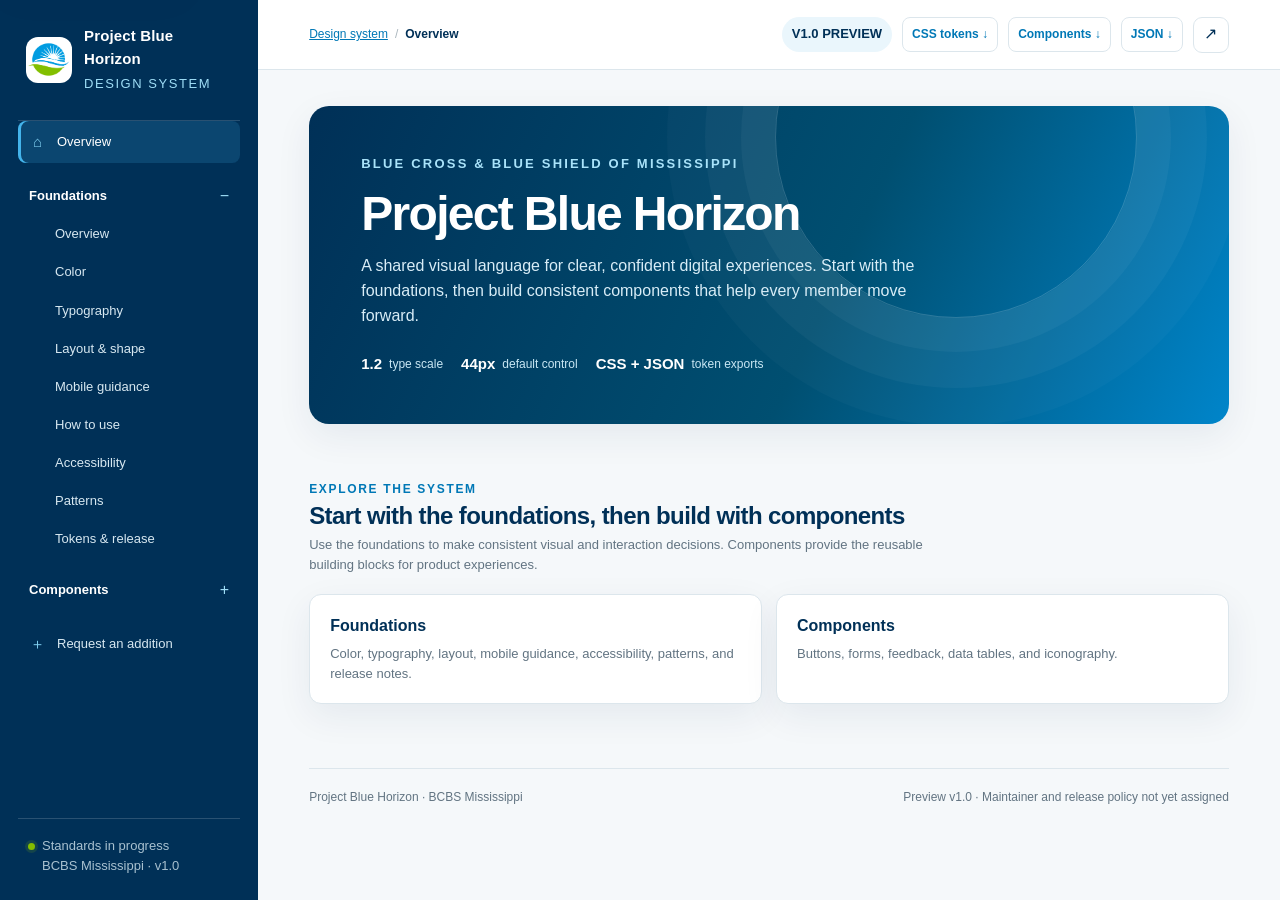
==== index.html @ b7c1a59f "Initial upload" ====
<!doctype html>
<html lang="en">
<head>
  <meta charset="utf-8">
  <meta name="viewport" content="width=device-width, initial-scale=1">
  <meta name="theme-color" content="#003057">
  <title>Blue Horizon — Overview</title>
  <link rel="stylesheet" href="tokens.css">
  <link rel="stylesheet" href="components.css">
  <link rel="stylesheet" href="site.css">
  <script src="components.js" defer></script>
  <script src="site.js" defer></script>
</head>
<body data-page="index">
<a class="skip-link" href="#main-content">Skip to main content</a>
<div class="shell">
  <aside class="sidebar" aria-label="Design system navigation">
    <div class="brand"><img src="project-horizon.png" alt="Project Blue Horizon mark"><div><strong>Project Blue Horizon</strong><small>Design system</small></div></div>
    <nav class="nav" aria-label="Primary navigation"><a href="index.html" class="active" aria-current="page"><span class="ico">⌂</span>Overview</a></nav>
    <nav class="nav" aria-label="Foundations"><details class="nav-group" open><summary>Foundations</summary><div class="nav-items"><a class="child" href="foundations.html">Overview</a><a class="child" href="foundations.html#colors">Color</a><a class="child" href="foundations.html#typography">Typography</a><a class="child" href="foundations.html#layout">Layout &amp; shape</a><a class="child" href="foundations.html#mobile">Mobile guidance</a><a class="child" href="foundations.html#usage">How to use</a><a class="child" href="foundations.html#accessibility">Accessibility</a><a class="child" href="foundations.html#patterns">Patterns</a><a class="child" href="foundations.html#tokens">Tokens &amp; release</a></div></details></nav>
    <nav class="nav" aria-label="Components"><details class="nav-group"><summary>Components</summary><div class="nav-items"><a class="child" href="components.html">Overview</a><a class="child" href="components.html#buttons">Buttons</a><a class="child" href="components.html#forms">Forms</a><a class="child" href="components.html#feedback">Feedback &amp; status</a><a class="child" href="components.html#tables">Data tables</a><a class="child" href="components.html#icons">Iconography</a></div></details></nav>
    <nav class="nav" aria-label="Contribute"><a href="foundations.html#request"><span class="ico">＋</span>Request an addition</a></nav>
    <div class="side-foot"><span class="live-dot"></span>Standards in progress<br><span style="padding-left:14px">BCBS Mississippi · v1.0</span></div>
  </aside>
  <main class="main">
    <header class="topbar"><div class="crumb"><a href="index.html">Design system</a><span style="padding:0 7px;color:#AAB6BD">/</span><b>Overview</b></div><div class="top-actions"><span class="version">V1.0 PREVIEW</span><a class="download-link" href="tokens.css" download>CSS tokens ↓</a><a class="download-link" href="components.css" download>Components ↓</a><a class="download-link" href="tokens.json" download>JSON ↓</a><button class="icon-btn" id="copyLink" aria-label="Copy page link" title="Copy page link">↗</button></div></header>
    <div class="content" id="main-content" tabindex="-1">
<section class="hero" id="overview"><div class="hero-inner"><div class="eyebrow">Blue Cross &amp; Blue Shield of Mississippi</div><h1>Project Blue Horizon</h1><p>A shared visual language for clear, confident digital experiences. Start with the foundations, then build consistent components that help every member move forward.</p><div class="hero-meta"><span><b>1.2</b> type scale</span><span><b>44px</b> default control</span><span><b>CSS + JSON</b> token exports</span></div></div></section>      <section class="section" aria-labelledby="explore-title"><div class="section-head"><div><div class="kicker">Explore the system</div><h2 id="explore-title">Start with the foundations, then build with components</h2><p class="section-desc">Use the foundations to make consistent visual and interaction decisions. Components provide the reusable building blocks for product experiences.</p></div></div>
        <div class="grid grid-2"><a class="page-card" href="foundations.html"><strong>Foundations</strong><span>Color, typography, layout, mobile guidance, accessibility, patterns, and release notes.</span></a><a class="page-card" href="components.html"><strong>Components</strong><span>Buttons, forms, feedback, data tables, and iconography.</span></a></div>
      </section>
      <footer class="footer"><span>Project Blue Horizon · BCBS Mississippi</span><span>Preview v1.0 · Maintainer and release policy not yet assigned</span></footer>
    </div>
  </main>
</div>
<div class="toast" role="status" aria-live="polite" id="toast">Copied to clipboard</div>
</body>
</html>
---- tokens.css ----
/* Project Blue Horizon design tokens.
   Keep in sync with tokens.json. Values are drawn from the supplied legacy standards. */
:root {
  color-scheme: light;
  --bh-color-navy-900: #003057;
  --bh-color-blue-800: #004F71;
  --bh-color-blue-700: #005782;
  --bh-color-blue-600: #0078B6;
  --bh-color-blue-500: #0085CA;
  --bh-color-sky-400: #44B4EB;
  --bh-color-blue-300: #8DC8E8;
  --bh-color-blue-200: #B9D3DC;
  --bh-color-orange-500: #ED8B00;
  --bh-color-orange-action: #FF9705;
  --bh-color-blue-action: #009EDC;
  --bh-color-blue-action-hover: #0078B6;
  --bh-color-green-500: #84BD00;
  --bh-color-red-600: #E4002B;
  --bh-color-teal-500: #009CA6;
  --bh-color-purple-700: #830065;
  --bh-color-pink-600: #DB0A5B;
  --bh-color-yellow-500: #F3E500;
  --bh-color-neutral-200: #DDDDDD;
  --bh-color-success-surface-legacy: #DAEBB3;
  --bh-color-warning-surface-legacy: #FBF7B3;
  --bh-color-error-surface-legacy: #FACCD5;
  --bh-color-ink-900: #212121;
  --bh-color-gray-600: #757575;
  --bh-color-white: #FFFFFF;
  --bh-color-background: #F5F8FA;
  --bh-color-surface: #FFFFFF;
  --bh-color-border: #DCE6EC;
  --bh-color-text-primary: #212121;
  --bh-color-text-secondary: #627482;
  --bh-color-action-primary: #FF9705;
  --bh-color-action-secondary: #009EDC;
  --bh-color-action-secondary-hover: #0078B6;
  --bh-color-feedback-success-text: #486C00;
  --bh-color-feedback-success-bg: #EDF6D7;
  --bh-color-feedback-warning-text: #855000;
  --bh-color-feedback-warning-bg: #FFF2D9;
  --bh-color-feedback-error-text: #A40020;
  --bh-color-feedback-error-bg: #FCE5E9;
  --bh-color-feedback-info-text: #005782;
  --bh-color-feedback-info-bg: #E3F4FC;
  --bh-font-family-base: Arial, Helvetica, sans-serif;
  --bh-font-scale-ratio: 1.2;
  --bh-font-size-xs: 0.694rem;
  --bh-font-size-sm: 0.833rem;
  --bh-font-size-md: 1rem;
  --bh-font-size-lg: 1.2rem;
  --bh-font-size-xl: 1.728rem;
  --bh-font-size-display: 2.488rem;
  --bh-line-height-body: 1.55;
  --bh-space-1: 0.25rem;
  --bh-space-2: 0.5rem;
  --bh-space-3: 0.75rem;
  --bh-space-4: 1rem;
  --bh-space-6: 1.5rem;
  --bh-space-8: 2rem;
  --bh-space-12: 3rem;
  --bh-radius-sm: 0.25rem;
  --bh-radius-control: 0.5625rem;
  --bh-radius-card: 0.75rem;
  --bh-radius-feature: 1.25rem;
  --bh-shadow-card: 0 12px 36px rgba(0, 48, 87, 0.07);
  --bh-focus-ring: 0 0 0 3px #0078B6;
  /* Short aliases used by the standalone documentation page. */
  --navy: var(--bh-color-navy-900);
  /* Use the darker action tone for small text on white (4.81:1). */
  --blue: var(--bh-color-blue-600);
  --sky: var(--bh-color-sky-400);
  --pale: #EAF6FC;
  --line: var(--bh-color-border);
  --ink: var(--bh-color-text-primary);
  --muted: var(--bh-color-text-secondary);
  --paper: var(--bh-color-surface);
  --canvas: var(--bh-color-background);
  --green: var(--bh-color-green-500);
  --orange: var(--bh-color-action-primary);
  --red: var(--bh-color-red-600);
  --teal: var(--bh-color-teal-500);
  --purple: var(--bh-color-purple-700);
  --radius: var(--bh-radius-card);
  --shadow: var(--bh-shadow-card);
  font-family: var(--bh-font-family-base);
  color: var(--bh-color-text-primary);
  font-synthesis: none;
}
---- components.css ----
/* Framework-free starter components for Project Blue Horizon.
   Load tokens.css first. Semantic HTML and accessible names remain the product's responsibility. */
.bh-button {
  min-height: 44px;
  display: inline-flex;
  align-items: center;
  justify-content: center;
  gap: 0.5rem;
  padding: 0.6875rem 1rem;
  border: 1px solid transparent;
  border-radius: var(--bh-radius-control);
  background: transparent;
  color: var(--bh-color-text-primary);
  font: 700 0.875rem/1.2 var(--bh-font-family-base);
  letter-spacing: 0.045em;
  text-align: center;
  text-decoration: none;
  text-transform: uppercase;
  cursor: pointer;
  transition: background-color 160ms ease, border-color 160ms ease, color 160ms ease;
}
.bh-button:focus-visible,
.bh-link:focus-visible,
.bh-input:focus-visible {
  outline: none;
  box-shadow: var(--bh-focus-ring);
}
.bh-button:disabled,
.bh-button[aria-disabled="true"] {
  opacity: 0.5;
  cursor: not-allowed;
}
.bh-button--primary { background: var(--bh-color-action-primary); color: var(--bh-color-ink-900); }
.bh-button--primary:hover { background: #CC7700; color: var(--bh-color-ink-900); }
.bh-button--secondary { background: var(--bh-color-action-secondary); color: var(--bh-color-ink-900); }
.bh-button--secondary:hover { background: var(--bh-color-action-secondary-hover); color: var(--bh-color-white); }
.bh-button--outline { border-color: var(--bh-color-action-secondary-hover); color: var(--bh-color-action-secondary-hover); }
.bh-button--outline:hover { background: var(--bh-color-action-secondary-hover); color: var(--bh-color-white); }
.bh-button--outline-submit { border-color: var(--bh-color-action-primary); color: var(--bh-color-ink-900); }
.bh-button--outline-submit:hover { background: var(--bh-color-action-primary); color: var(--bh-color-ink-900); }
.bh-button--quiet { color: var(--bh-color-action-secondary-hover); }
.bh-button--quiet:hover { background: #EAF6FC; }
.bh-button--flat { background: #EEEEEE; color: var(--bh-color-ink-900); }
.bh-button--flat:hover { background: #C1C1C1; color: var(--bh-color-ink-900); }
.bh-button--danger { background: var(--bh-color-red-600); color: var(--bh-color-white); }
.bh-button--danger:hover { background: #A0001E; }
.bh-button--inverse { border-color: var(--bh-color-white); color: var(--bh-color-white); }
.bh-button--inverse:hover { background: var(--bh-color-white); color: var(--bh-color-navy-900); }
.bh-button--small { min-height: 36px; padding: 0.5rem 0.8125rem; font-size: 0.75rem; }
.bh-button--large { min-height: 48px; padding: 0.875rem 1.25rem; font-size: 0.9375rem; }
.bh-button--icon { width: 44px; min-width: 44px; padding: 0.5rem; }
.bh-button--inverse:focus-visible { box-shadow: 0 0 0 3px #FFFFFF; }

.bh-link { color: var(--bh-color-action-secondary-hover); text-decoration: underline; text-underline-offset: 0.15em; }
.bh-link:hover { color: var(--bh-color-navy-900); }
.bh-link:visited, .bh-link[data-state="visited"] { color: var(--bh-color-purple-700); }
.bh-container { width: min(100% - 2rem, 75rem); margin-inline: auto; }
.bh-stack { display: flex; flex-direction: column; gap: var(--bh-space-4); }
.bh-grid { display: grid; gap: var(--bh-space-4); }
.bh-grid--2 { grid-template-columns: repeat(2, minmax(0, 1fr)); }
.bh-grid--3 { grid-template-columns: repeat(3, minmax(0, 1fr)); }
@media (max-width: 48rem) {
  .bh-grid--2, .bh-grid--3 { grid-template-columns: 1fr; }
}

.bh-field { display: grid; gap: 0.375rem; max-width: 32rem; }
.bh-label { color: var(--bh-color-text-primary); font: 700 0.875rem/1.4 var(--bh-font-family-base); }
.bh-input {
  width: 100%;
  min-height: 44px;
  border: 1px solid #AEBEC8;
  border-radius: var(--bh-radius-control);
  padding: 0.625rem 0.75rem;
  background: var(--bh-color-surface);
  color: var(--bh-color-text-primary);
  font: 400 1rem/1.4 var(--bh-font-family-base);
}
.bh-input::placeholder { color: var(--bh-color-text-secondary); }
.bh-input[aria-invalid="true"] { border-color: var(--bh-color-red-600); background: #FFF7F8; }
.bh-hint { margin: 0; color: var(--bh-color-text-secondary); font: 400 0.75rem/1.5 var(--bh-font-family-base); }
.bh-error { margin: 0; color: var(--bh-color-feedback-error-text); font: 700 0.75rem/1.5 var(--bh-font-family-base); }

.bh-alert {
  display: flex;
  align-items: flex-start;
  gap: 0.75rem;
  padding: 0.875rem 1rem;
  border-left: 4px solid currentColor;
  border-radius: var(--bh-radius-control);
  font: 400 0.875rem/1.5 var(--bh-font-family-base);
}
.bh-alert__title { display: block; margin-bottom: 0.125rem; font-weight: 700; }
.bh-alert--success { background: var(--bh-color-feedback-success-bg); color: var(--bh-color-feedback-success-text); }
.bh-alert--warning { background: var(--bh-color-feedback-warning-bg); color: var(--bh-color-feedback-warning-text); }
.bh-alert--error { background: var(--bh-color-feedback-error-bg); color: var(--bh-color-feedback-error-text); }
.bh-alert--info { background: var(--bh-color-feedback-info-bg); color: var(--bh-color-feedback-info-text); }

.bh-status {
  display: inline-flex;
  align-items: center;
  min-height: 24px;
  padding: 0.25rem 0.5rem;
  border-radius: 999px;
  font: 700 0.6875rem/1.2 var(--bh-font-family-base);
  letter-spacing: 0.04em;
  text-transform: uppercase;
}
.bh-status--success { background: var(--bh-color-feedback-success-bg); color: var(--bh-color-feedback-success-text); }
.bh-status--warning { background: var(--bh-color-feedback-warning-bg); color: var(--bh-color-feedback-warning-text); }
.bh-status--error { background: var(--bh-color-feedback-error-bg); color: var(--bh-color-feedback-error-text); }
.bh-status--info { background: var(--bh-color-feedback-info-bg); color: var(--bh-color-feedback-info-text); }

.bh-table-wrap { width: 100%; overflow-x: auto; }
.bh-table { width: 100%; border-collapse: collapse; color: var(--bh-color-text-primary); font: 400 0.875rem/1.5 var(--bh-font-family-base); }
.bh-table th { background: #004F71; color: var(--bh-color-white); font-weight: 700; text-align: left; }
.bh-table th, .bh-table td { padding: 0.625rem 0.75rem; border: 1px solid #DCE6EC; }
.bh-table tbody tr:nth-child(even) { background: #F5F8FA; }

.bh-dialog {
  width: min(32rem, calc(100vw - 2rem));
  max-height: min(80vh, 40rem);
  overflow: auto;
  border: 1px solid var(--bh-color-border);
  border-radius: var(--bh-radius-card);
  padding: 1.5rem;
  color: var(--bh-color-text-primary);
  background: var(--bh-color-surface);
  box-shadow: var(--bh-shadow-card);
}
.bh-dialog::backdrop { background: rgba(0, 25, 45, 0.64); }
.bh-dialog__header { display: flex; align-items: flex-start; justify-content: space-between; gap: 1rem; }
.bh-dialog__title { margin: 0; color: var(--bh-color-navy-900); font: 700 1.25rem/1.25 var(--bh-font-family-base); }
.bh-dialog__close { min-width: 44px; min-height: 44px; border: 1px solid var(--bh-color-border); border-radius: var(--bh-radius-control); background: #fff; color: var(--bh-color-navy-900); cursor: pointer; }
.bh-dialog__close:focus-visible { outline: none; box-shadow: var(--bh-focus-ring); }

@media (prefers-reduced-motion: reduce) {
  .bh-button { transition: none; }
}
---- site.css ----
*{box-sizing:border-box}html{scroll-behavior:smooth;scroll-padding-top:100px}body{margin:0;background:var(--canvas);font-size:16px;line-height:1.55}button,input{font:inherit}button{cursor:pointer}button:focus-visible{outline:3px solid #0078B6;outline-offset:2px}a{color:var(--blue)}a:hover{color:#004F71;background:#F3E500}a:visited{color:var(--purple)}a:focus-visible{outline:3px solid #0078B6;outline-offset:3px}.sidebar a:visited{color:#D7E8F1}.sidebar a:focus-visible{outline-color:#fff}
    .shell{min-height:100vh}.sidebar{position:fixed;inset:0 auto 0 0;width:258px;background:var(--navy);color:#fff;padding:24px 18px;display:flex;flex-direction:column;z-index:5;overflow-y:auto;overscroll-behavior:contain;scrollbar-color:#53778C #003057;scrollbar-width:thin}.brand{display:flex;align-items:center;gap:12px;padding:0 8px 25px;border-bottom:1px solid rgba(255,255,255,.16)}.brand img{width:46px;height:46px;object-fit:contain;background:#fff;border-radius:12px}.brand strong{display:block;font-size:15px;letter-spacing:.01em}.brand small{color:#9EDDF6;font-size:13px;letter-spacing:.12em;text-transform:uppercase}.side-label{margin:24px 10px 9px;color:#91B5CB;font-size:12px;font-weight:700;letter-spacing:.15em;text-transform:uppercase}.nav{display:grid;gap:4px}.nav a{color:#D7E8F1;text-decoration:none;padding:9px 11px;border-radius:8px;font-size:13px;display:flex;align-items:center;gap:11px;transition:.18s}.nav a:hover,.nav a.active{background:rgba(68,180,235,.17);color:#fff}.nav a.active{box-shadow:inset 3px 0 var(--sky)}.nav .ico{width:17px;text-align:center;color:#80CFF0;font-size:15px}.side-foot{margin-top:auto;border-top:1px solid rgba(255,255,255,.16);padding:17px 10px 0;color:#A8C1D0;font-size:13px}.live-dot{display:inline-block;width:7px;height:7px;border-radius:50%;background:#84BD00;margin-right:7px;box-shadow:0 0 0 3px rgba(132,189,0,.15)}
    .main{margin-left:258px}.topbar{height:70px;position:sticky;top:0;z-index:4;background:rgba(255,255,255,.94);backdrop-filter:blur(12px);border-bottom:1px solid var(--line);display:flex;align-items:center;justify-content:space-between;padding:0 clamp(24px,4vw,64px)}.crumb{font-size:12px;color:var(--muted)}.crumb b{color:var(--navy)}.top-actions{display:flex;align-items:center;gap:10px}.version{font-size:13px;font-weight:700;color:var(--navy);background:#EAF6FC;padding:7px 10px;border-radius:99px}.icon-btn{width:36px;height:36px;border:1px solid var(--line);border-radius:9px;background:#fff;color:var(--navy);font-size:16px}
    .content{max-width:1240px;padding:36px clamp(24px,4vw,64px) 80px;margin:auto}.hero{position:relative;overflow:hidden;border-radius:20px;background:linear-gradient(115deg,#003057 0%,#004F71 57%,#0085CA 100%);color:white;padding:48px 52px;box-shadow:var(--shadow);min-height:260px;display:flex;align-items:center}.hero:after{content:"";position:absolute;width:360px;height:360px;border:1px solid rgba(255,255,255,.18);border-radius:50%;right:10%;top:-150px;box-shadow:0 0 0 34px rgba(255,255,255,.04),0 0 0 70px rgba(255,255,255,.035),0 0 0 108px rgba(255,255,255,.025)}.hero-inner{position:relative;z-index:1;max-width:650px}.eyebrow{font-size:13px;letter-spacing:.17em;text-transform:uppercase;font-weight:700;color:#A9E3FA}.hero h1{font-size:clamp(32px,4vw,48px);line-height:1.08;letter-spacing:-.035em;margin:14px 0}.hero p{color:#D8EDF7;max-width:570px;margin:0;font-size:16px}.hero-meta{display:flex;gap:18px;align-items:center;margin-top:24px;font-size:12px;color:#C8E7F4}.hero-meta span{display:flex;align-items:center;gap:7px}.hero-meta b{font-size:15px;color:#fff}
    .section{padding-top:56px}.section-head{display:flex;align-items:flex-end;justify-content:space-between;margin-bottom:19px;gap:16px}.section-head h2{font-size:24px;line-height:1.2;letter-spacing:-.025em;color:var(--navy);margin:4px 0}.kicker{font-size:12px;color:var(--blue);font-weight:700;letter-spacing:.14em;text-transform:uppercase}.section-desc{color:var(--muted);margin:0;max-width:620px;font-size:13px}.panel{background:var(--paper);border:1px solid var(--line);border-radius:var(--radius);box-shadow:var(--shadow)}.panel-head{padding:18px 20px 13px;display:flex;align-items:flex-start;justify-content:space-between;gap:12px}.panel-head h3{font-size:14px;color:var(--navy);margin:0 0 3px}.panel-head p{font-size:13px;color:var(--muted);margin:0}.tiny-label{font-size:12px;color:var(--muted);text-transform:uppercase;letter-spacing:.1em;font-weight:700}
    .grid{display:grid;gap:14px}.grid-2{grid-template-columns:repeat(2,minmax(0,1fr))}.grid-3{grid-template-columns:repeat(3,minmax(0,1fr))}.grid-4{grid-template-columns:repeat(4,minmax(0,1fr))}.swatches{display:grid;grid-template-columns:repeat(5,minmax(0,1fr));gap:11px;padding:0 20px 20px}.swatch{border:1px solid var(--line);border-radius:9px;overflow:hidden;background:#fff}.swatch-color{height:72px;position:relative}.swatch-copy{position:absolute;right:7px;top:7px;border:0;border-radius:6px;background:rgba(255,255,255,.88);color:#233746;padding:3px 7px;font-size:12px;opacity:0;transition:.15s}.swatch:hover .swatch-copy,.swatch-copy:focus{opacity:1}.swatch-info{padding:9px 10px}.swatch-info strong{font-size:13px;display:block}.swatch-info code{font-family:Consolas,monospace;color:var(--muted);font-size:12px}.color-group{padding-bottom:12px}.color-group+.color-group{border-top:1px solid var(--line)}.group-title{padding:13px 20px 8px;font-size:12px;font-weight:700;letter-spacing:.12em;text-transform:uppercase;color:var(--muted)}
    .type-specimen{padding:5px 22px 21px}.type-row{display:grid;grid-template-columns:90px 1fr;gap:18px;align-items:baseline;padding:12px 0;border-bottom:1px solid #EEF2F4}.type-row:last-child{border:0}.type-meta{font-size:12px;color:var(--muted);font-family:Consolas,monospace}.t-h1{font-size:39.81px;line-height:1.15;letter-spacing:-.04em;color:var(--navy);font-weight:700}.t-h2{font-size:27.65px;line-height:1.2;color:var(--navy);font-weight:700}.t-h3{font-size:19.2px;color:var(--navy);font-weight:700}.t-body{font-size:16px}.t-small{font-size:13.33px;color:var(--muted)}.type-note{padding:16px 19px;background:#F4FAFD;border-top:1px solid var(--line);font-size:13px;color:var(--muted)}
    .button-stage{padding:19px 20px 23px;display:flex;gap:12px;align-items:center;flex-wrap:wrap;min-height:88px}.btn{border:1px solid transparent;border-radius:9px;padding:11px 16px;min-height:44px;font-size:14px;letter-spacing:.045em;font-weight:700;text-transform:uppercase;transition:.16s;line-height:1.2}.btn:focus-visible,.icon-btn:focus-visible,input:focus-visible{outline:3px solid #0078B6;outline-offset:2px}.btn-primary{background:var(--bh-color-action-primary);color:#212121}.btn-primary:hover{background:#CC7700;color:#212121;transform:translateY(-1px)}.btn-blue{background:var(--bh-color-blue-action);color:#212121}.btn-blue:hover{background:#0078B6;color:#fff}.btn-outline{background:#fff;border-color:#0078B6;color:#0078B6}.btn-outline:hover{background:#0078B6;color:#fff}.btn-outline-submit{background:#fff;border-color:#FF9705;color:#212121}.btn-outline-submit:hover{background:#FF9705}.btn-quiet{background:#EEEEEE;color:#212121}.btn-quiet:hover{background:#C1C1C1;color:#212121}.btn-danger{background:var(--red);color:#fff}.btn-danger:hover{background:#A0001E}.btn:disabled{opacity:.45;cursor:not-allowed;transform:none}.example-caption{padding:0 20px 16px;color:var(--muted);font-size:13px}.code-chip{background:#F3F6F8;border:1px solid #E5EBEF;border-radius:5px;padding:3px 6px;font-family:Consolas,monospace;font-size:12px;color:#50616C}
    .form-demo{padding:4px 20px 20px}.field-label{display:block;font-size:13px;font-weight:700;color:#334854;margin:11px 0 6px}.input-wrap{position:relative}.text-input{display:block;width:100%;height:42px;border:1px solid #AEBEC8;border-radius:8px;padding:0 12px;background:#fff;color:var(--ink);font-size:13px}.text-input::placeholder{color:var(--muted)}.field-hint{font-size:12px;color:var(--muted);margin:5px 0 0}.password-toggle{position:absolute;right:8px;top:7px;border:0;background:transparent;color:var(--blue);font-size:12px;font-weight:700;padding:6px}.check-row{display:flex;align-items:center;gap:9px;font-size:12px;margin-top:14px}.check-row input{accent-color:var(--blue);width:15px;height:15px}.state-row{display:grid;grid-template-columns:12px 1fr auto;align-items:center;gap:10px;padding:12px 16px;border-top:1px solid #EFF2F4;font-size:13px}.state-dot{width:9px;height:9px;border-radius:50%}.badge{font-size:13px;padding:4px 7px;border-radius:99px;font-weight:700}.success{color:#486C00;background:#EDF6D7}.warning{color:#855000;background:#FFF2D9}.error{color:#A40020;background:#FCE5E9}.info{color:#005782;background:#E3F4FC}
    .alert{margin:0 20px 13px;padding:13px 15px;border-radius:9px;border-left:4px solid;display:flex;gap:11px;align-items:flex-start;font-size:13px}.alert:last-child{margin-bottom:20px}.alert strong{display:block;font-size:12px;margin-bottom:2px}.alert p{margin:0}.alert-success{background:#F5F9EA;border-color:var(--green);color:#354E00}.alert-warning{background:#FFFAE5;border-color:#D6B900;color:#625600}.alert-error{background:#FFF0F2;border-color:var(--red);color:#821329}.alert-info{background:#EFF9FD;border-color:var(--blue);color:#004F71}.alert-icon{font-size:15px;font-weight:700}
    .table-wrap{overflow:auto;padding:0 20px 18px}.data-table{width:100%;border-collapse:collapse;font-size:13px;white-space:nowrap}.data-table th{text-align:left;background:#F3F7F9;color:#536772;font-size:13px;text-transform:uppercase;letter-spacing:.08em;padding:11px 12px}.data-table td{padding:12px;border-bottom:1px solid #E9EFF2}.data-table tr:last-child td{border-bottom:0}.data-table .provider{font-weight:700;color:var(--navy)}.icon-grid{display:grid;grid-template-columns:repeat(6,1fr);padding:0 14px 18px;gap:8px}.icon-tile{min-height:76px;border:1px solid #E7EEF2;border-radius:8px;display:grid;place-items:center;align-content:center;gap:6px;color:var(--navy);background:#fff}.icon-tile:hover{background:#F1FAFE;border-color:#B5E5F7}.icon-tile span:first-child{font-size:20px}.icon-tile small{font-size:13px;color:var(--muted)}
    .space-scale{display:flex;align-items:flex-end;gap:15px;padding:22px 20px}.space-item{text-align:center;flex:1}.space-bar{margin:0 auto 8px;background:linear-gradient(180deg,#44B4EB,#0085CA);border-radius:5px 5px 2px 2px;max-width:100%}.space-item code{font-family:Consolas,monospace;font-size:13px;color:var(--muted)}.radius-stage{display:flex;gap:15px;align-items:center;padding:22px 20px}.radius-sample{width:76px;height:58px;background:#EAF6FC;border:1px solid #A8D8EC;display:grid;place-items:center;color:var(--navy);font-size:12px}.radius-info{font-size:13px;color:var(--muted)}
    .footer{border-top:1px solid var(--line);margin-top:64px;padding-top:19px;display:flex;justify-content:space-between;gap:12px;color:var(--muted);font-size:12px}.toast{position:fixed;bottom:22px;right:25px;background:var(--navy);color:white;padding:11px 16px;border-radius:9px;font-size:12px;box-shadow:0 10px 30px #00305733;transform:translateY(80px);opacity:0;transition:.25s;z-index:10}.toast.show{transform:translateY(0);opacity:1}.mobile-menu{display:none}
    .skip-link{position:fixed;top:8px;left:8px;z-index:20;transform:translateY(-160%);background:#fff;color:var(--navy);padding:10px 14px;border-radius:7px;box-shadow:var(--shadow)}.skip-link:focus{transform:translateY(0)}
    .download-link{font-size:12px;font-weight:700;text-decoration:none;color:var(--blue);border:1px solid var(--line);border-radius:8px;padding:7px 9px;background:#fff;white-space:nowrap}.download-link:hover{background:var(--pale)}
    .guide-grid{display:grid;grid-template-columns:repeat(3,minmax(0,1fr));gap:14px}.guide-card{padding:18px}.guide-number{font-size:12px;color:var(--blue);font-weight:700;letter-spacing:.12em}.guide-card h3{font-size:14px;color:var(--navy);margin:7px 0}.guide-card p{font-size:13px;color:var(--muted);margin:0}.note{padding:14px 16px;border-radius:9px;font-size:13px;line-height:1.55}.note strong{display:block;margin-bottom:4px}.note-warning{background:#FFFAE5;border:1px solid #F0DF9B;color:#624D00}.note-info{background:#EFF9FD;border:1px solid #BDE4F3;color:#004F71}.note-success{background:#F5F9EA;border:1px solid #D4E7A4;color:#354E00}.section-inset{padding:0 20px 20px}.token-actions{display:flex;gap:9px;flex-wrap:wrap;padding:0 20px 18px}.contrast-table{width:100%;border-collapse:collapse;font-size:13px}.contrast-table th,.contrast-table td{text-align:left;padding:10px 12px;border-bottom:1px solid #E9EFF2}.contrast-table th{background:#F3F7F9;color:#536772;text-transform:uppercase;font-size:13px;letter-spacing:.08em}.contrast-table tr:last-child td{border-bottom:0}.pass{font-weight:700;color:#486C00}.contrast-key{font-size:12px;color:var(--muted);padding:10px 20px 17px}.mini-specs{display:flex;gap:8px;align-items:center;flex-wrap:wrap;padding:0 20px 16px}.spec-pill{font:11px Consolas,monospace;color:#50616C;background:#F3F6F8;border:1px solid #E5EBEF;border-radius:5px;padding:5px 7px}.code-block{margin:0 20px 18px;padding:14px;background:#102A3A;color:#E5F5FC;border-radius:9px;overflow:auto;font:12px/1.65 Consolas,monospace;white-space:pre}.do-dont{display:grid;grid-template-columns:1fr 1fr;gap:12px;padding:0 20px 18px}.do-dont>div{border-radius:9px;padding:13px;font-size:13px}.do{background:#F5F9EA;color:#354E00}.dont{background:#FFF0F2;color:#821329}.do-dont strong{display:block;margin-bottom:5px}.pattern-step{display:flex;gap:12px;padding:12px 0;border-bottom:1px solid #EEF2F4;font-size:13px}.pattern-step:last-child{border-bottom:0}.step-count{display:grid;place-items:center;flex:0 0 23px;height:23px;border-radius:50%;background:#EAF6FC;color:var(--navy);font-size:12px;font-weight:700}.release-list{list-style:none;margin:0;padding:0 20px 18px}.release-list li{padding:10px 0;border-bottom:1px solid #EEF2F4;font-size:13px;color:#435761;display:flex;gap:9px}.release-list li:last-child{border:0}.release-list b{color:var(--navy)}.release-list .badge{align-self:flex-start}
    .btn-sm{min-height:36px;padding:8px 13px;font-size:12px}.btn-lg{min-height:48px;padding:14px 20px;font-size:15px}.inverse-stage{background:var(--navy);border-radius:9px;padding:16px 20px;display:flex;gap:10px;align-items:center}.btn-inverse{background:transparent;border-color:#fff;color:#fff}.btn-inverse:hover{background:#fff;color:var(--navy)}.btn-inverse:focus-visible{outline-color:#fff}.error-field{border-color:#E4002B;background:#FFF7F8}.error-message{color:#A40020;font-size:12px;margin:5px 0 0}.helper-list{margin:10px 0 0;padding-left:18px;color:var(--muted);font-size:12px}.helper-list li{margin:3px 0}.helper-list[hidden]{display:none}.button-stage .btn-icon{min-width:44px;min-height:44px;padding:10px;font-size:17px;letter-spacing:0}
    @media(max-width:1050px){.sidebar{width:220px}.main{margin-left:220px}.swatches{grid-template-columns:repeat(4,minmax(0,1fr))}.grid-4{grid-template-columns:repeat(2,minmax(0,1fr))}.content{padding-left:28px;padding-right:28px}.guide-grid{grid-template-columns:repeat(2,minmax(0,1fr))}.top-actions .download-link:nth-of-type(2),.top-actions .download-link:nth-of-type(3){display:none}}
    @media(max-width:760px){.sidebar{position:sticky;top:0;width:auto;height:auto;padding:11px 16px;display:block}.brand{border:0;padding:0}.brand img{width:38px;height:38px}.brand strong{font-size:13px}.brand small{font-size:13px}.side-label,.side-foot{display:none}.nav{display:block;overflow:visible;margin:6px 0 0}.nav-group summary{padding:6px 9px}.nav-items{display:flex;overflow-x:auto;gap:3px;padding-bottom:3px}.nav-items a{font-size:13px;padding:7px 9px;white-space:nowrap}.nav .ico{display:none}.main{margin:0}.topbar{height:54px;padding:0 18px}.content{padding:24px 16px 56px}.hero{padding:32px 24px;min-height:235px}.hero:after{right:-120px}.hero h1{font-size:34px}.section{padding-top:42px}.grid-2,.grid-3{grid-template-columns:1fr}.swatches{grid-template-columns:repeat(3,minmax(0,1fr));padding:0 13px 14px;gap:8px}.panel-head{padding:15px 14px 11px}.type-specimen{padding:4px 14px 14px}.type-row{grid-template-columns:62px 1fr;gap:8px}.t-h1{font-size:28px}.icon-grid{grid-template-columns:repeat(3,1fr)}.button-stage,.form-demo{padding-left:14px;padding-right:14px}.section-head{align-items:flex-start;flex-direction:column}.footer{flex-direction:column}.guide-grid{grid-template-columns:1fr}.top-actions .download-link{display:none}.do-dont{grid-template-columns:1fr}.contrast-wrap{overflow:auto}}
    @media(max-width:400px){.swatches{grid-template-columns:repeat(2,minmax(0,1fr))}.version{display:none}.hero h1{font-size:30px}.hero-meta{gap:10px;font-size:12px}.hero-meta b{font-size:13px}}
    @media(prefers-reduced-motion:reduce){html{scroll-behavior:auto}*,*::before,*::after{transition-duration:.01ms!important;animation-duration:.01ms!important;animation-iteration-count:1!important}}
  
    .nav a.child{margin-left:14px;padding-top:7px;padding-bottom:7px;font-size:13px}
    .nav a.nav-primary{color:#fff;font-weight:700;font-size:14px}
    .sidebar > .nav + .nav{margin-top:12px}
    .nav-group{min-width:0}
    .nav-group summary{list-style:none;cursor:pointer;color:#fff;font-size:13px;font-weight:700;padding:9px 11px;border-radius:8px;display:flex;align-items:center;justify-content:space-between}
    .nav-group summary::-webkit-details-marker{display:none}
    .nav-group summary::after{content:"+";color:#9EDDF6;font-size:16px;font-weight:400}
    .nav-group[open] summary::after{content:"−"}
    .nav-group summary:hover,.nav-group summary:focus-visible{background:rgba(68,180,235,.17);outline:2px solid #fff;outline-offset:1px}
    .nav-items{display:grid;gap:4px}
    .nav-items a{color:#D7E8F1;text-decoration:none;padding:8px 11px 8px 23px;border-radius:8px;font-size:13px;display:flex;align-items:center;transition:.18s}
    .nav-items a:hover,.nav-items a.active{background:rgba(68,180,235,.17);color:#fff}
    .nav-items a.active{box-shadow:inset 3px 0 var(--sky)}
    .page-card{display:block;padding:19px 20px;text-decoration:none;background:#fff;border:1px solid var(--line);border-radius:var(--radius);box-shadow:var(--shadow);color:var(--navy)}
    .page-card:hover{border-color:#80CFF0;background:#F4FAFD}
    .page-card strong{display:block;color:var(--navy);font-size:16px;margin-bottom:5px}
    .page-card span{display:block;color:var(--muted);font-size:13px}






.request-form{padding:0 20px 20px}
.request-grid{display:grid;grid-template-columns:repeat(2,minmax(0,1fr));gap:4px 16px}
.request-wide{grid-column:1/-1}
.request-input{height:44px;font-size:14px}
.request-textarea{display:block;width:100%;border:1px solid #AEBEC8;border-radius:8px;padding:10px 12px;background:#fff;color:var(--ink);font:14px/1.5 Arial,sans-serif;resize:vertical}
.request-textarea:focus-visible,.request-input:focus-visible{outline:3px solid #0078B6;outline-offset:2px}
.request-form .btn{margin-top:14px}
.request-privacy{margin:12px 0 0}
.request-result{padding:0 20px 20px}
.request-result[hidden]{display:none}
.request-preview{font-family:Consolas,monospace;font-size:13px;background:#F7FAFC}
.request-actions{padding:14px 0 4px;min-height:0}
@media(max-width:760px){.request-grid{grid-template-columns:1fr}.request-wide{grid-column:auto}.request-form{padding-left:14px;padding-right:14px}.request-result{padding-left:14px;padding-right:14px}}
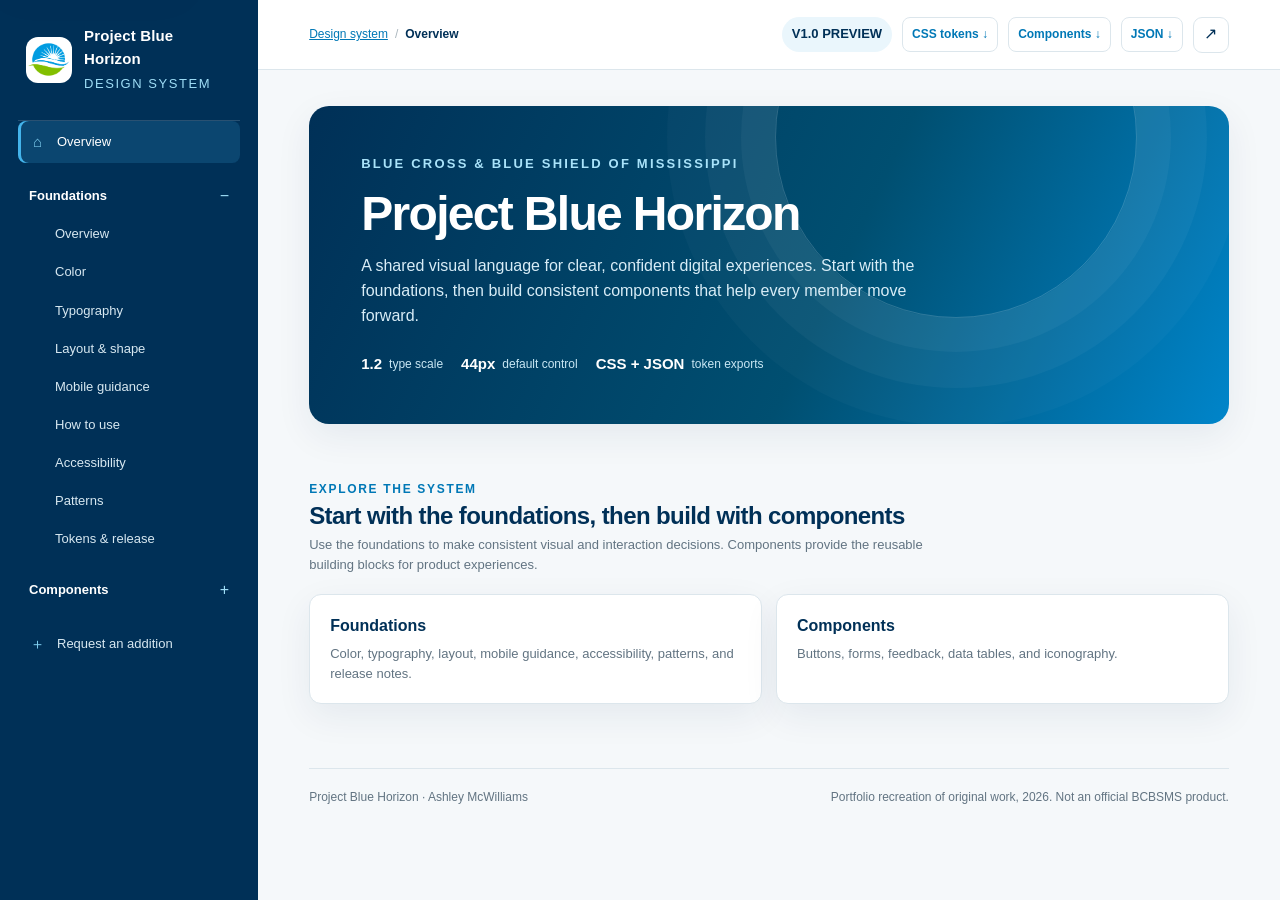
==== commit 98315678: "Update index.html Clarifying about recreation" ====
--- a/index.html
+++ b/index.html
@@ -1,39 +1,39 @@
-<!doctype html>
-<html lang="en">
-<head>
-  <meta charset="utf-8">
-  <meta name="viewport" content="width=device-width, initial-scale=1">
-  <meta name="theme-color" content="#003057">
-  <title>Blue Horizon — Overview</title>
-  <link rel="stylesheet" href="tokens.css">
-  <link rel="stylesheet" href="components.css">
-  <link rel="stylesheet" href="site.css">
-  <script src="components.js" defer></script>
-  <script src="site.js" defer></script>
-</head>
-<body data-page="index">
-<a class="skip-link" href="#main-content">Skip to main content</a>
-<div class="shell">
-  <aside class="sidebar" aria-label="Design system navigation">
-    <div class="brand"><img src="project-horizon.png" alt="Project Blue Horizon mark"><div><strong>Project Blue Horizon</strong><small>Design system</small></div></div>
-    <nav class="nav" aria-label="Primary navigation"><a href="index.html" class="active" aria-current="page"><span class="ico">⌂</span>Overview</a></nav>
-    <nav class="nav" aria-label="Foundations"><details class="nav-group" open><summary>Foundations</summary><div class="nav-items"><a class="child" href="foundations.html">Overview</a><a class="child" href="foundations.html#colors">Color</a><a class="child" href="foundations.html#typography">Typography</a><a class="child" href="foundations.html#layout">Layout &amp; shape</a><a class="child" href="foundations.html#mobile">Mobile guidance</a><a class="child" href="foundations.html#usage">How to use</a><a class="child" href="foundations.html#accessibility">Accessibility</a><a class="child" href="foundations.html#patterns">Patterns</a><a class="child" href="foundations.html#tokens">Tokens &amp; release</a></div></details></nav>
-    <nav class="nav" aria-label="Components"><details class="nav-group"><summary>Components</summary><div class="nav-items"><a class="child" href="components.html">Overview</a><a class="child" href="components.html#buttons">Buttons</a><a class="child" href="components.html#forms">Forms</a><a class="child" href="components.html#feedback">Feedback &amp; status</a><a class="child" href="components.html#tables">Data tables</a><a class="child" href="components.html#icons">Iconography</a></div></details></nav>
-    <nav class="nav" aria-label="Contribute"><a href="foundations.html#request"><span class="ico">＋</span>Request an addition</a></nav>
-    <div class="side-foot"><span class="live-dot"></span>Standards in progress<br><span style="padding-left:14px">BCBS Mississippi · v1.0</span></div>
-  </aside>
-  <main class="main">
-    <header class="topbar"><div class="crumb"><a href="index.html">Design system</a><span style="padding:0 7px;color:#AAB6BD">/</span><b>Overview</b></div><div class="top-actions"><span class="version">V1.0 PREVIEW</span><a class="download-link" href="tokens.css" download>CSS tokens ↓</a><a class="download-link" href="components.css" download>Components ↓</a><a class="download-link" href="tokens.json" download>JSON ↓</a><button class="icon-btn" id="copyLink" aria-label="Copy page link" title="Copy page link">↗</button></div></header>
-    <div class="content" id="main-content" tabindex="-1">
-<section class="hero" id="overview"><div class="hero-inner"><div class="eyebrow">Blue Cross &amp; Blue Shield of Mississippi</div><h1>Project Blue Horizon</h1><p>A shared visual language for clear, confident digital experiences. Start with the foundations, then build consistent components that help every member move forward.</p><div class="hero-meta"><span><b>1.2</b> type scale</span><span><b>44px</b> default control</span><span><b>CSS + JSON</b> token exports</span></div></div></section>      <section class="section" aria-labelledby="explore-title"><div class="section-head"><div><div class="kicker">Explore the system</div><h2 id="explore-title">Start with the foundations, then build with components</h2><p class="section-desc">Use the foundations to make consistent visual and interaction decisions. Components provide the reusable building blocks for product experiences.</p></div></div>
-        <div class="grid grid-2"><a class="page-card" href="foundations.html"><strong>Foundations</strong><span>Color, typography, layout, mobile guidance, accessibility, patterns, and release notes.</span></a><a class="page-card" href="components.html"><strong>Components</strong><span>Buttons, forms, feedback, data tables, and iconography.</span></a></div>
-      </section>
-      <footer class="footer"><span>Project Blue Horizon · BCBS Mississippi</span><span>Preview v1.0 · Maintainer and release policy not yet assigned</span></footer>
-    </div>
-  </main>
-</div>
-<div class="toast" role="status" aria-live="polite" id="toast">Copied to clipboard</div>
-</body>
+<!doctype html>
+<html lang="en">
+<head>
+  <meta charset="utf-8">
+  <meta name="viewport" content="width=device-width, initial-scale=1">
+  <meta name="theme-color" content="#003057">
+  <title>Blue Horizon — Overview</title>
+  <link rel="stylesheet" href="tokens.css">
+  <link rel="stylesheet" href="components.css">
+  <link rel="stylesheet" href="site.css">
+  <script src="components.js" defer></script>
+  <script src="site.js" defer></script>
+</head>
+<body data-page="index">
+<a class="skip-link" href="#main-content">Skip to main content</a>
+<div class="shell">
+  <aside class="sidebar" aria-label="Design system navigation">
+    <div class="brand"><img src="project-horizon.png" alt="Project Blue Horizon mark"><div><strong>Project Blue Horizon</strong><small>Design system</small></div></div>
+    <nav class="nav" aria-label="Primary navigation"><a href="index.html" class="active" aria-current="page"><span class="ico">⌂</span>Overview</a></nav>
+    <nav class="nav" aria-label="Foundations"><details class="nav-group" open><summary>Foundations</summary><div class="nav-items"><a class="child" href="foundations.html">Overview</a><a class="child" href="foundations.html#colors">Color</a><a class="child" href="foundations.html#typography">Typography</a><a class="child" href="foundations.html#layout">Layout &amp; shape</a><a class="child" href="foundations.html#mobile">Mobile guidance</a><a class="child" href="foundations.html#usage">How to use</a><a class="child" href="foundations.html#accessibility">Accessibility</a><a class="child" href="foundations.html#patterns">Patterns</a><a class="child" href="foundations.html#tokens">Tokens &amp; release</a></div></details></nav>
+    <nav class="nav" aria-label="Components"><details class="nav-group"><summary>Components</summary><div class="nav-items"><a class="child" href="components.html">Overview</a><a class="child" href="components.html#buttons">Buttons</a><a class="child" href="components.html#forms">Forms</a><a class="child" href="components.html#feedback">Feedback &amp; status</a><a class="child" href="components.html#tables">Data tables</a><a class="child" href="components.html#icons">Iconography</a></div></details></nav>
+    <nav class="nav" aria-label="Contribute"><a href="foundations.html#request"><span class="ico">＋</span>Request an addition</a></nav>
+    
+  </aside>
+  <main class="main">
+    <header class="topbar"><div class="crumb"><a href="index.html">Design system</a><span style="padding:0 7px;color:#AAB6BD">/</span><b>Overview</b></div><div class="top-actions"><span class="version">V1.0 PREVIEW</span><a class="download-link" href="tokens.css" download>CSS tokens ↓</a><a class="download-link" href="components.css" download>Components ↓</a><a class="download-link" href="tokens.json" download>JSON ↓</a><button class="icon-btn" id="copyLink" aria-label="Copy page link" title="Copy page link">↗</button></div></header>
+    <div class="content" id="main-content" tabindex="-1">
+<section class="hero" id="overview"><div class="hero-inner"><div class="eyebrow">Blue Cross &amp; Blue Shield of Mississippi</div><h1>Project Blue Horizon</h1><p>A shared visual language for clear, confident digital experiences. Start with the foundations, then build consistent components that help every member move forward.</p><div class="hero-meta"><span><b>1.2</b> type scale</span><span><b>44px</b> default control</span><span><b>CSS + JSON</b> token exports</span></div></div></section>      <section class="section" aria-labelledby="explore-title"><div class="section-head"><div><div class="kicker">Explore the system</div><h2 id="explore-title">Start with the foundations, then build with components</h2><p class="section-desc">Use the foundations to make consistent visual and interaction decisions. Components provide the reusable building blocks for product experiences.</p></div></div>
+        <div class="grid grid-2"><a class="page-card" href="foundations.html"><strong>Foundations</strong><span>Color, typography, layout, mobile guidance, accessibility, patterns, and release notes.</span></a><a class="page-card" href="components.html"><strong>Components</strong><span>Buttons, forms, feedback, data tables, and iconography.</span></a></div>
+      </section>
+      <footer class="footer"><span>Project Blue Horizon · Ashley McWilliams</span><span>Portfolio recreation of original work, 2026. Not an official BCBSMS product.</span></footer>
+    </div>
+  </main>
+</div>
+<div class="toast" role="status" aria-live="polite" id="toast">Copied to clipboard</div>
+</body>
 </html>
 
 
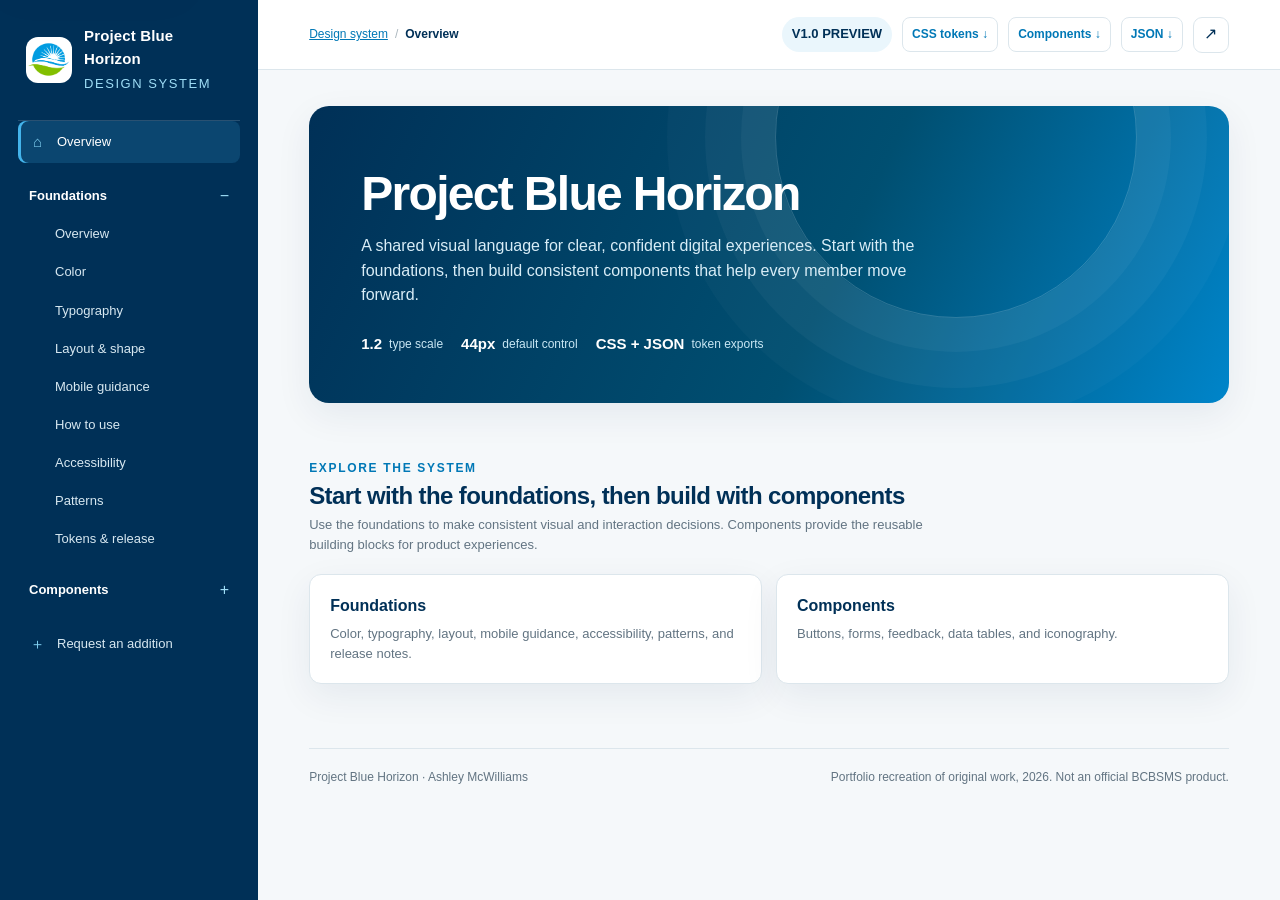
==== commit 5d3c4c86: "Update index.html" ====
--- a/index.html
+++ b/index.html
@@ -25,7 +25,7 @@
   <main class="main">
     <header class="topbar"><div class="crumb"><a href="index.html">Design system</a><span style="padding:0 7px;color:#AAB6BD">/</span><b>Overview</b></div><div class="top-actions"><span class="version">V1.0 PREVIEW</span><a class="download-link" href="tokens.css" download>CSS tokens ↓</a><a class="download-link" href="components.css" download>Components ↓</a><a class="download-link" href="tokens.json" download>JSON ↓</a><button class="icon-btn" id="copyLink" aria-label="Copy page link" title="Copy page link">↗</button></div></header>
     <div class="content" id="main-content" tabindex="-1">
-<section class="hero" id="overview"><div class="hero-inner"><div class="eyebrow">Blue Cross &amp; Blue Shield of Mississippi</div><h1>Project Blue Horizon</h1><p>A shared visual language for clear, confident digital experiences. Start with the foundations, then build consistent components that help every member move forward.</p><div class="hero-meta"><span><b>1.2</b> type scale</span><span><b>44px</b> default control</span><span><b>CSS + JSON</b> token exports</span></div></div></section>      <section class="section" aria-labelledby="explore-title"><div class="section-head"><div><div class="kicker">Explore the system</div><h2 id="explore-title">Start with the foundations, then build with components</h2><p class="section-desc">Use the foundations to make consistent visual and interaction decisions. Components provide the reusable building blocks for product experiences.</p></div></div>
+<section class="hero" id="overview"><div class="hero-inner"><div class="eyebrow"></div><h1>Project Blue Horizon</h1><p>A shared visual language for clear, confident digital experiences. Start with the foundations, then build consistent components that help every member move forward.</p><div class="hero-meta"><span><b>1.2</b> type scale</span><span><b>44px</b> default control</span><span><b>CSS + JSON</b> token exports</span></div></div></section>      <section class="section" aria-labelledby="explore-title"><div class="section-head"><div><div class="kicker">Explore the system</div><h2 id="explore-title">Start with the foundations, then build with components</h2><p class="section-desc">Use the foundations to make consistent visual and interaction decisions. Components provide the reusable building blocks for product experiences.</p></div></div>
         <div class="grid grid-2"><a class="page-card" href="foundations.html"><strong>Foundations</strong><span>Color, typography, layout, mobile guidance, accessibility, patterns, and release notes.</span></a><a class="page-card" href="components.html"><strong>Components</strong><span>Buttons, forms, feedback, data tables, and iconography.</span></a></div>
       </section>
       <footer class="footer"><span>Project Blue Horizon · Ashley McWilliams</span><span>Portfolio recreation of original work, 2026. Not an official BCBSMS product.</span></footer>
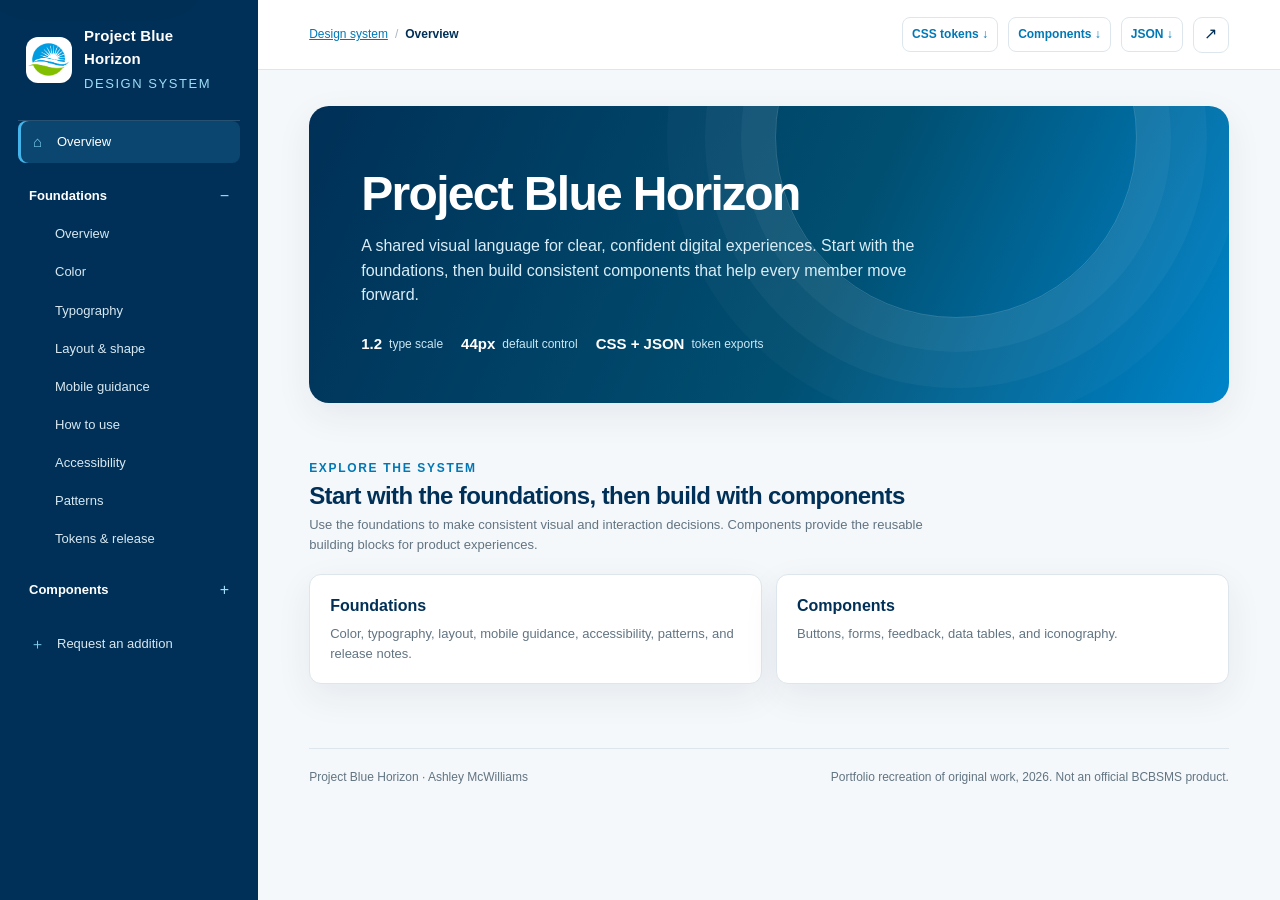
==== commit cc50f9a8: "Update index.html" ====
--- a/index.html
+++ b/index.html
@@ -23,7 +23,7 @@
     
   </aside>
   <main class="main">
-    <header class="topbar"><div class="crumb"><a href="index.html">Design system</a><span style="padding:0 7px;color:#AAB6BD">/</span><b>Overview</b></div><div class="top-actions"><span class="version">V1.0 PREVIEW</span><a class="download-link" href="tokens.css" download>CSS tokens ↓</a><a class="download-link" href="components.css" download>Components ↓</a><a class="download-link" href="tokens.json" download>JSON ↓</a><button class="icon-btn" id="copyLink" aria-label="Copy page link" title="Copy page link">↗</button></div></header>
+    <header class="topbar"><div class="crumb"><a href="index.html">Design system</a><span style="padding:0 7px;color:#AAB6BD">/</span><b>Overview</b></div><div class="top-actions"><a class="download-link" href="tokens.css" download>CSS tokens ↓</a><a class="download-link" href="components.css" download>Components ↓</a><a class="download-link" href="tokens.json" download>JSON ↓</a><button class="icon-btn" id="copyLink" aria-label="Copy page link" title="Copy page link">↗</button></div></header>
     <div class="content" id="main-content" tabindex="-1">
 <section class="hero" id="overview"><div class="hero-inner"><div class="eyebrow"></div><h1>Project Blue Horizon</h1><p>A shared visual language for clear, confident digital experiences. Start with the foundations, then build consistent components that help every member move forward.</p><div class="hero-meta"><span><b>1.2</b> type scale</span><span><b>44px</b> default control</span><span><b>CSS + JSON</b> token exports</span></div></div></section>      <section class="section" aria-labelledby="explore-title"><div class="section-head"><div><div class="kicker">Explore the system</div><h2 id="explore-title">Start with the foundations, then build with components</h2><p class="section-desc">Use the foundations to make consistent visual and interaction decisions. Components provide the reusable building blocks for product experiences.</p></div></div>
         <div class="grid grid-2"><a class="page-card" href="foundations.html"><strong>Foundations</strong><span>Color, typography, layout, mobile guidance, accessibility, patterns, and release notes.</span></a><a class="page-card" href="components.html"><strong>Components</strong><span>Buttons, forms, feedback, data tables, and iconography.</span></a></div>
